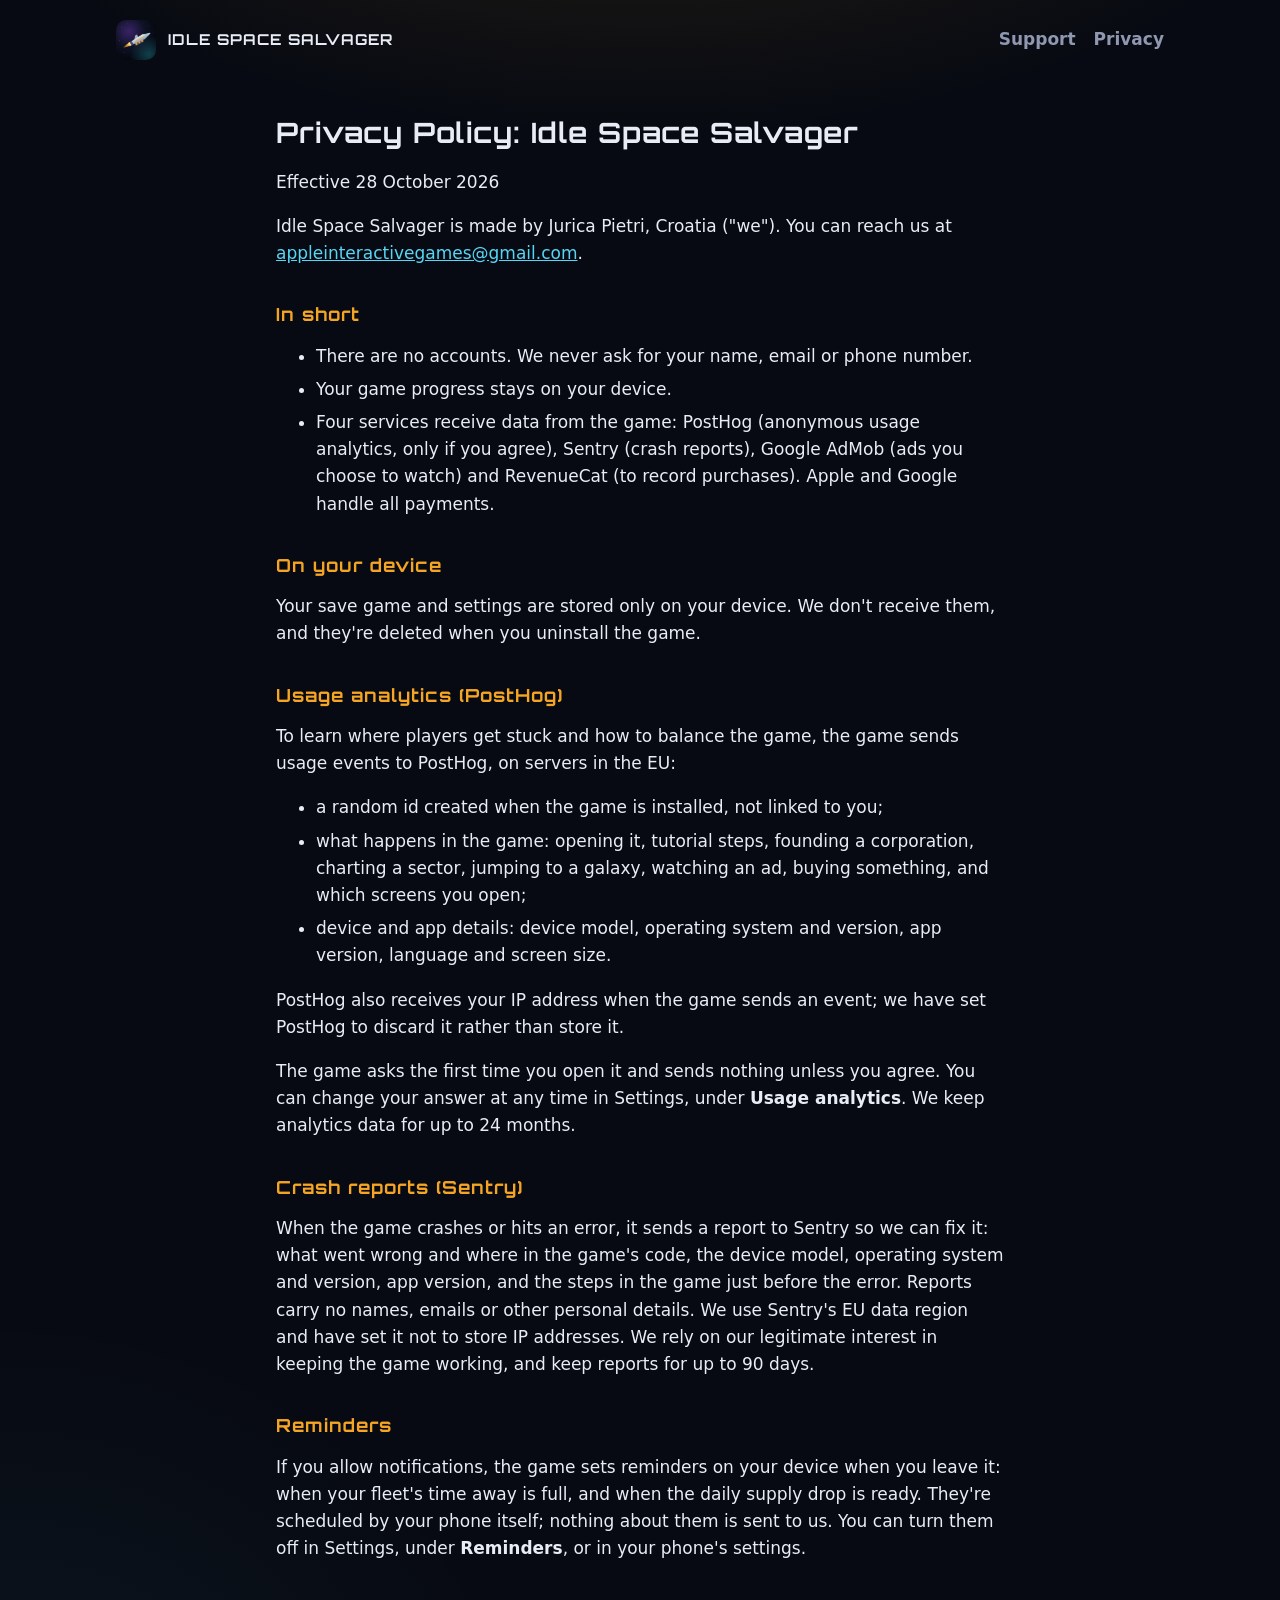
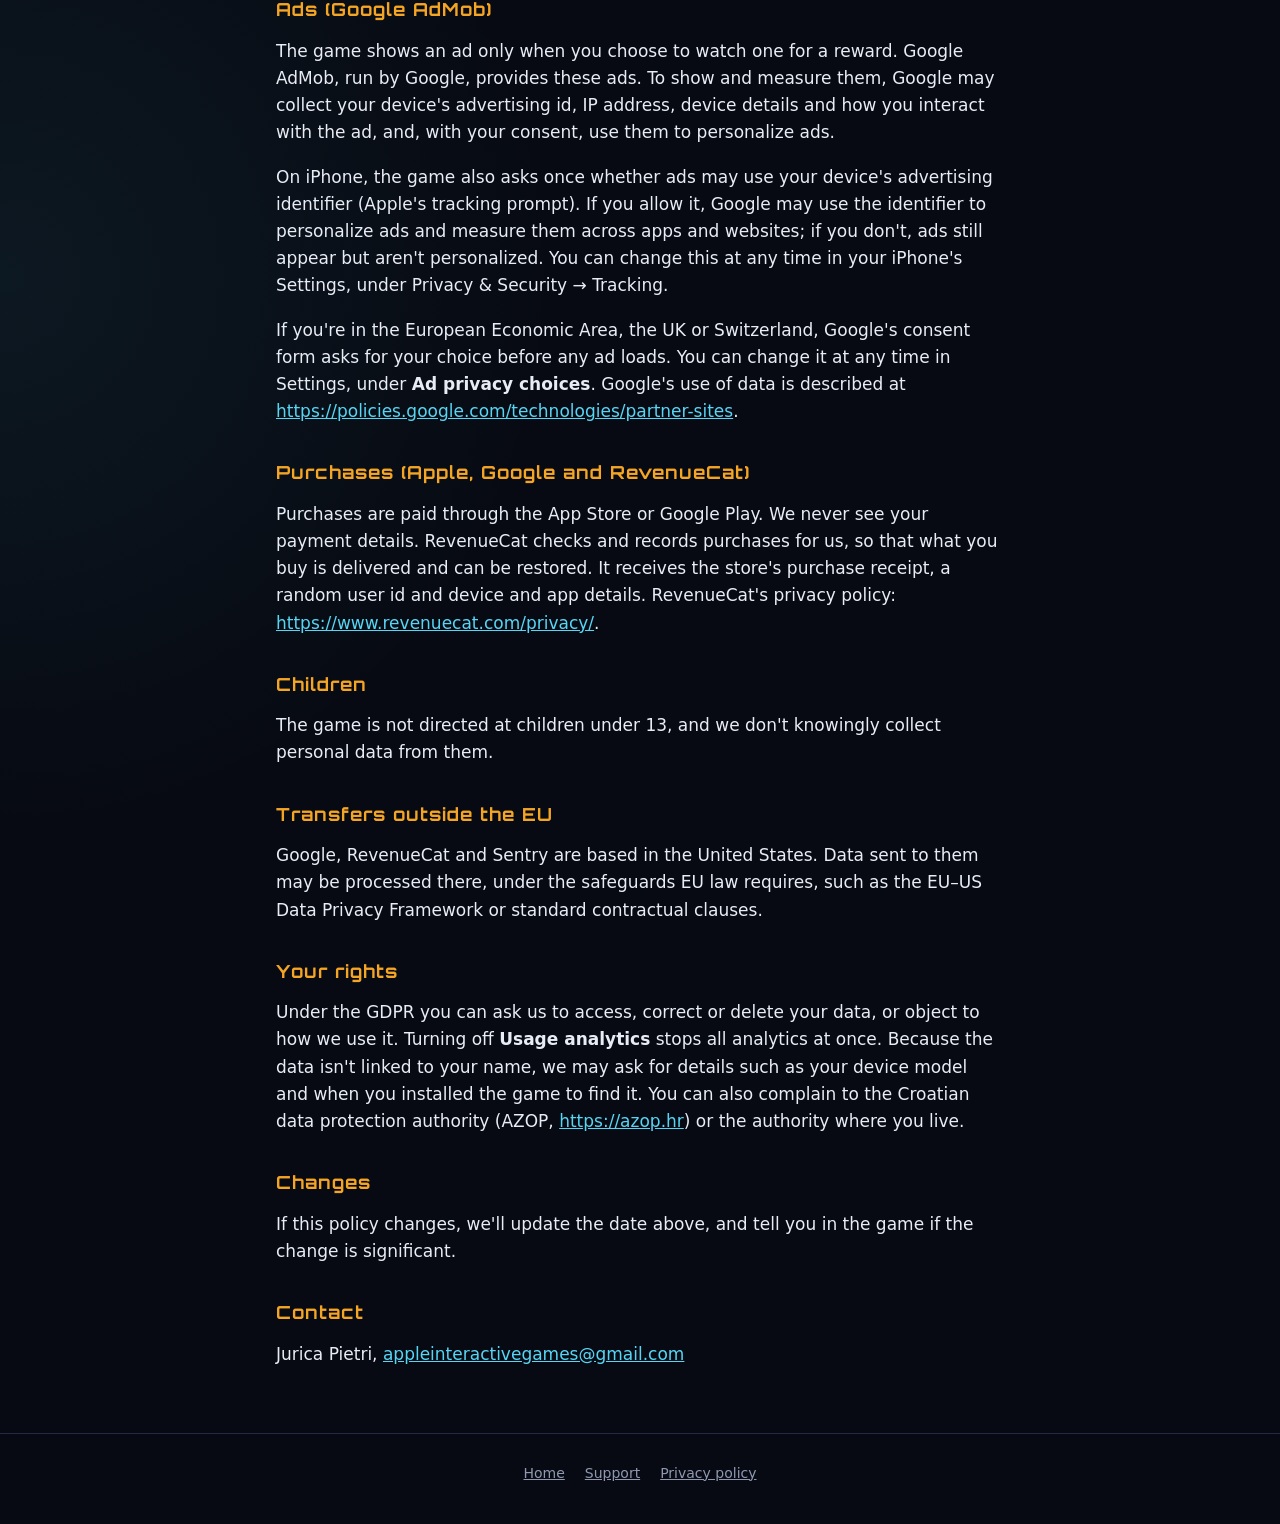
==== privacy/index.html @ fdb371d9 "First version of the Idle Space Salvager website" ====
<!doctype html>
<html lang="en">
  <head>
    <meta charset="utf-8" />
    <meta name="viewport" content="width=device-width, initial-scale=1" />
    <title>Privacy policy · Idle Space Salvager</title>
    <link rel="icon" href="../favicon.png" />
    <link rel="stylesheet" href="../styles.css" />
  </head>
  <body>
    <header class="top">
      <a class="brand" href="../"
        ><img src="../icon.png" alt="" width="40" height="40" /><span
          >Idle Space Salvager</span
        ></a
      >
      <nav>
        <a href="../support/">Support</a><a href="../privacy/">Privacy</a>
      </nav>
    </header>
    <main class="doc">
      <h1>Privacy Policy: Idle Space Salvager</h1>
      <p>Effective 28 October 2026</p>
      <p>
        Idle Space Salvager is made by Jurica Pietri, Croatia ("we"). You can
        reach us at
        <a href="mailto:appleinteractivegames@gmail.com"
          >appleinteractivegames@gmail.com</a
        >.
      </p>
      <h2>In short</h2>
      <ul>
        <li>
          There are no accounts. We never ask for your name, email or phone
          number.
        </li>
        <li>Your game progress stays on your device.</li>
        <li>
          Four services receive data from the game: PostHog (anonymous usage
          analytics, only if you agree), Sentry (crash reports), Google AdMob
          (ads you choose to watch) and RevenueCat (to record purchases). Apple
          and Google handle all payments.
        </li>
      </ul>
      <h2>On your device</h2>
      <p>
        Your save game and settings are stored only on your device. We don't
        receive them, and they're deleted when you uninstall the game.
      </p>
      <h2>Usage analytics (PostHog)</h2>
      <p>
        To learn where players get stuck and how to balance the game, the game
        sends usage events to PostHog, on servers in the EU:
      </p>
      <ul>
        <li>
          a random id created when the game is installed, not linked to you;
        </li>
        <li>
          what happens in the game: opening it, tutorial steps, founding a
          corporation, charting a sector, jumping to a galaxy, watching an ad,
          buying something, and which screens you open;
        </li>
        <li>
          device and app details: device model, operating system and version,
          app version, language and screen size.
        </li>
      </ul>
      <p>
        PostHog also receives your IP address when the game sends an event; we
        have set PostHog to discard it rather than store it.
      </p>
      <p>
        The game asks the first time you open it and sends nothing unless you
        agree. You can change your answer at any time in Settings, under
        <strong>Usage analytics</strong>. We keep analytics data for up to 24
        months.
      </p>
      <h2>Crash reports (Sentry)</h2>
      <p>
        When the game crashes or hits an error, it sends a report to Sentry so
        we can fix it: what went wrong and where in the game's code, the device
        model, operating system and version, app version, and the steps in the
        game just before the error. Reports carry no names, emails or other
        personal details. We use Sentry's EU data region and have set it not to
        store IP addresses. We rely on our legitimate interest in keeping the
        game working, and keep reports for up to 90 days.
      </p>
      <h2>Reminders</h2>
      <p>
        If you allow notifications, the game sets reminders on your device when
        you leave it: when your fleet's time away is full, and when the daily
        supply drop is ready. They're scheduled by your phone itself; nothing
        about them is sent to us. You can turn them off in Settings, under
        <strong>Reminders</strong>, or in your phone's settings.
      </p>
      <h2>Ads (Google AdMob)</h2>
      <p>
        The game shows an ad only when you choose to watch one for a reward.
        Google AdMob, run by Google, provides these ads. To show and measure
        them, Google may collect your device's advertising id, IP address,
        device details and how you interact with the ad, and, with your consent,
        use them to personalize ads.
      </p>
      <p>
        On iPhone, the game also asks once whether ads may use your device's
        advertising identifier (Apple's tracking prompt). If you allow it,
        Google may use the identifier to personalize ads and measure them across
        apps and websites; if you don't, ads still appear but aren't
        personalized. You can change this at any time in your iPhone's Settings,
        under Privacy &amp; Security → Tracking.
      </p>
      <p>
        If you're in the European Economic Area, the UK or Switzerland, Google's
        consent form asks for your choice before any ad loads. You can change it
        at any time in Settings, under <strong>Ad privacy choices</strong>.
        Google's use of data is described at
        <a href="https://policies.google.com/technologies/partner-sites"
          >https://policies.google.com/technologies/partner-sites</a
        >.
      </p>
      <h2>Purchases (Apple, Google and RevenueCat)</h2>
      <p>
        Purchases are paid through the App Store or Google Play. We never see
        your payment details. RevenueCat checks and records purchases for us, so
        that what you buy is delivered and can be restored. It receives the
        store's purchase receipt, a random user id and device and app details.
        RevenueCat's privacy policy:
        <a href="https://www.revenuecat.com/privacy/"
          >https://www.revenuecat.com/privacy/</a
        >.
      </p>
      <h2>Children</h2>
      <p>
        The game is not directed at children under 13, and we don't knowingly
        collect personal data from them.
      </p>
      <h2>Transfers outside the EU</h2>
      <p>
        Google, RevenueCat and Sentry are based in the United States. Data sent
        to them may be processed there, under the safeguards EU law requires,
        such as the EU–US Data Privacy Framework or standard contractual
        clauses.
      </p>
      <h2>Your rights</h2>
      <p>
        Under the GDPR you can ask us to access, correct or delete your data, or
        object to how we use it. Turning off
        <strong>Usage analytics</strong> stops all analytics at once. Because
        the data isn't linked to your name, we may ask for details such as your
        device model and when you installed the game to find it. You can also
        complain to the Croatian data protection authority (AZOP,
        <a href="https://azop.hr">https://azop.hr</a>) or the authority where
        you live.
      </p>
      <h2>Changes</h2>
      <p>
        If this policy changes, we'll update the date above, and tell you in the
        game if the change is significant.
      </p>
      <h2>Contact</h2>
      <p>
        Jurica Pietri,
        <a href="mailto:appleinteractivegames@gmail.com"
          >appleinteractivegames@gmail.com</a
        >
      </p>
    </main>
    <footer>
      <a href="../">Home</a><a href="../support/">Support</a
      ><a href="../privacy/">Privacy policy</a>
    </footer>
  </body>
</html>
---- styles.css ----
/* The game's own fonts, served from this site rather than Google's, so visitors' IP addresses go nowhere else. */
@font-face {
  font-family: 'Orbitron';
  src: url('fonts/Orbitron_700Bold.ttf') format('truetype');
  font-weight: 700;
  font-display: swap;
}
@font-face {
  font-family: 'Chakra Petch';
  src: url('fonts/ChakraPetch_600SemiBold.ttf') format('truetype');
  font-weight: 600;
  font-display: swap;
}

:root {
  --bg: #070a12;
  --surface: #10162a;
  --border: #222b45;
  --text: #e8ecf5;
  --muted: #8f98b0;
  --accent: #f5a524;
  --cyan: #56d6f5;
  color-scheme: dark;
}

* {
  box-sizing: border-box;
}

body {
  margin: 0;
  min-height: 100vh;
  background:
    radial-gradient(
      ellipse 70rem 40rem at 50% -10%,
      rgba(245, 165, 36, 0.18),
      transparent 70%
    ),
    radial-gradient(
      ellipse 50rem 50rem at 0% 60%,
      rgba(86, 214, 245, 0.07),
      transparent 70%
    ),
    var(--bg);
  color: var(--text);
  font:
    17px/1.6 system-ui,
    -apple-system,
    'Segoe UI',
    Roboto,
    sans-serif;
}

a {
  color: var(--cyan);
}

.top {
  display: flex;
  align-items: center;
  justify-content: space-between;
  gap: 16px;
  max-width: 1080px;
  margin: 0 auto;
  padding: 20px 16px;
}

.brand {
  display: flex;
  align-items: center;
  gap: 12px;
  color: var(--text);
  text-decoration: none;
  font-family: 'Orbitron', sans-serif;
  font-weight: 700;
  font-size: 15px;
  letter-spacing: 1px;
  text-transform: uppercase;
}

.brand img {
  border-radius: 10px;
}

nav {
  display: flex;
  gap: 18px;
}

nav a {
  color: var(--muted);
  text-decoration: none;
  font-weight: 600;
}

nav a:hover {
  color: var(--text);
}

.hero {
  max-width: 820px;
  margin: 0 auto;
  padding: 48px 16px 24px;
  text-align: center;
}

.hero-icon {
  border-radius: 28px;
  box-shadow: 0 20px 60px rgba(0, 0, 0, 0.5);
}

h1,
h2,
h3 {
  font-family: 'Orbitron', sans-serif;
  font-weight: 700;
  letter-spacing: 1px;
  line-height: 1.25;
}

.hero h1 {
  margin: 28px 0 16px;
  font-size: clamp(28px, 6vw, 48px);
  text-transform: uppercase;
}

.hero h1 em {
  font-style: normal;
  color: var(--accent);
}

.lead {
  margin: 0 auto;
  max-width: 640px;
  color: #c3cbe0;
  font-size: 19px;
}

.badge {
  display: inline-block;
  margin-top: 28px;
  padding: 10px 22px;
  border: 1px solid var(--accent);
  border-radius: 999px;
  background: rgba(245, 165, 36, 0.12);
  color: var(--accent);
  font-family: 'Chakra Petch', sans-serif;
  font-weight: 600;
  letter-spacing: 1px;
}

.shots {
  display: flex;
  justify-content: center;
  gap: 20px;
  max-width: 1080px;
  margin: 24px auto;
  padding: 0 16px;
}

.shots img {
  width: calc((100% - 40px) / 3);
  max-width: 300px;
  height: auto;
  border-radius: 24px;
}

.features {
  display: grid;
  grid-template-columns: repeat(auto-fit, minmax(240px, 1fr));
  gap: 16px;
  max-width: 1080px;
  margin: 32px auto 48px;
  padding: 0 16px;
}

.features article {
  padding: 20px;
  border: 1px solid var(--border);
  border-radius: 16px;
  background: var(--surface);
}

.features h2 {
  margin: 0 0 8px;
  font-size: 15px;
  color: var(--accent);
  text-transform: uppercase;
}

.features p {
  margin: 0;
  color: #c3cbe0;
}

.doc {
  max-width: 760px;
  margin: 0 auto;
  padding: 16px 16px 48px;
}

.doc h1 {
  font-size: 28px;
}

.doc h2 {
  margin-top: 36px;
  font-size: 18px;
  color: var(--accent);
}

.doc li {
  margin-bottom: 6px;
}

footer {
  display: flex;
  flex-wrap: wrap;
  justify-content: center;
  gap: 8px 20px;
  padding: 28px 16px 40px;
  border-top: 1px solid var(--border);
  color: var(--muted);
  font-size: 14px;
}

footer a {
  color: var(--muted);
}

@media (max-width: 640px) {
  .shots {
    overflow-x: auto;
    justify-content: flex-start;
    scroll-snap-type: x mandatory;
  }
  .shots img {
    width: 70%;
    flex: none;
    scroll-snap-align: center;
  }
}
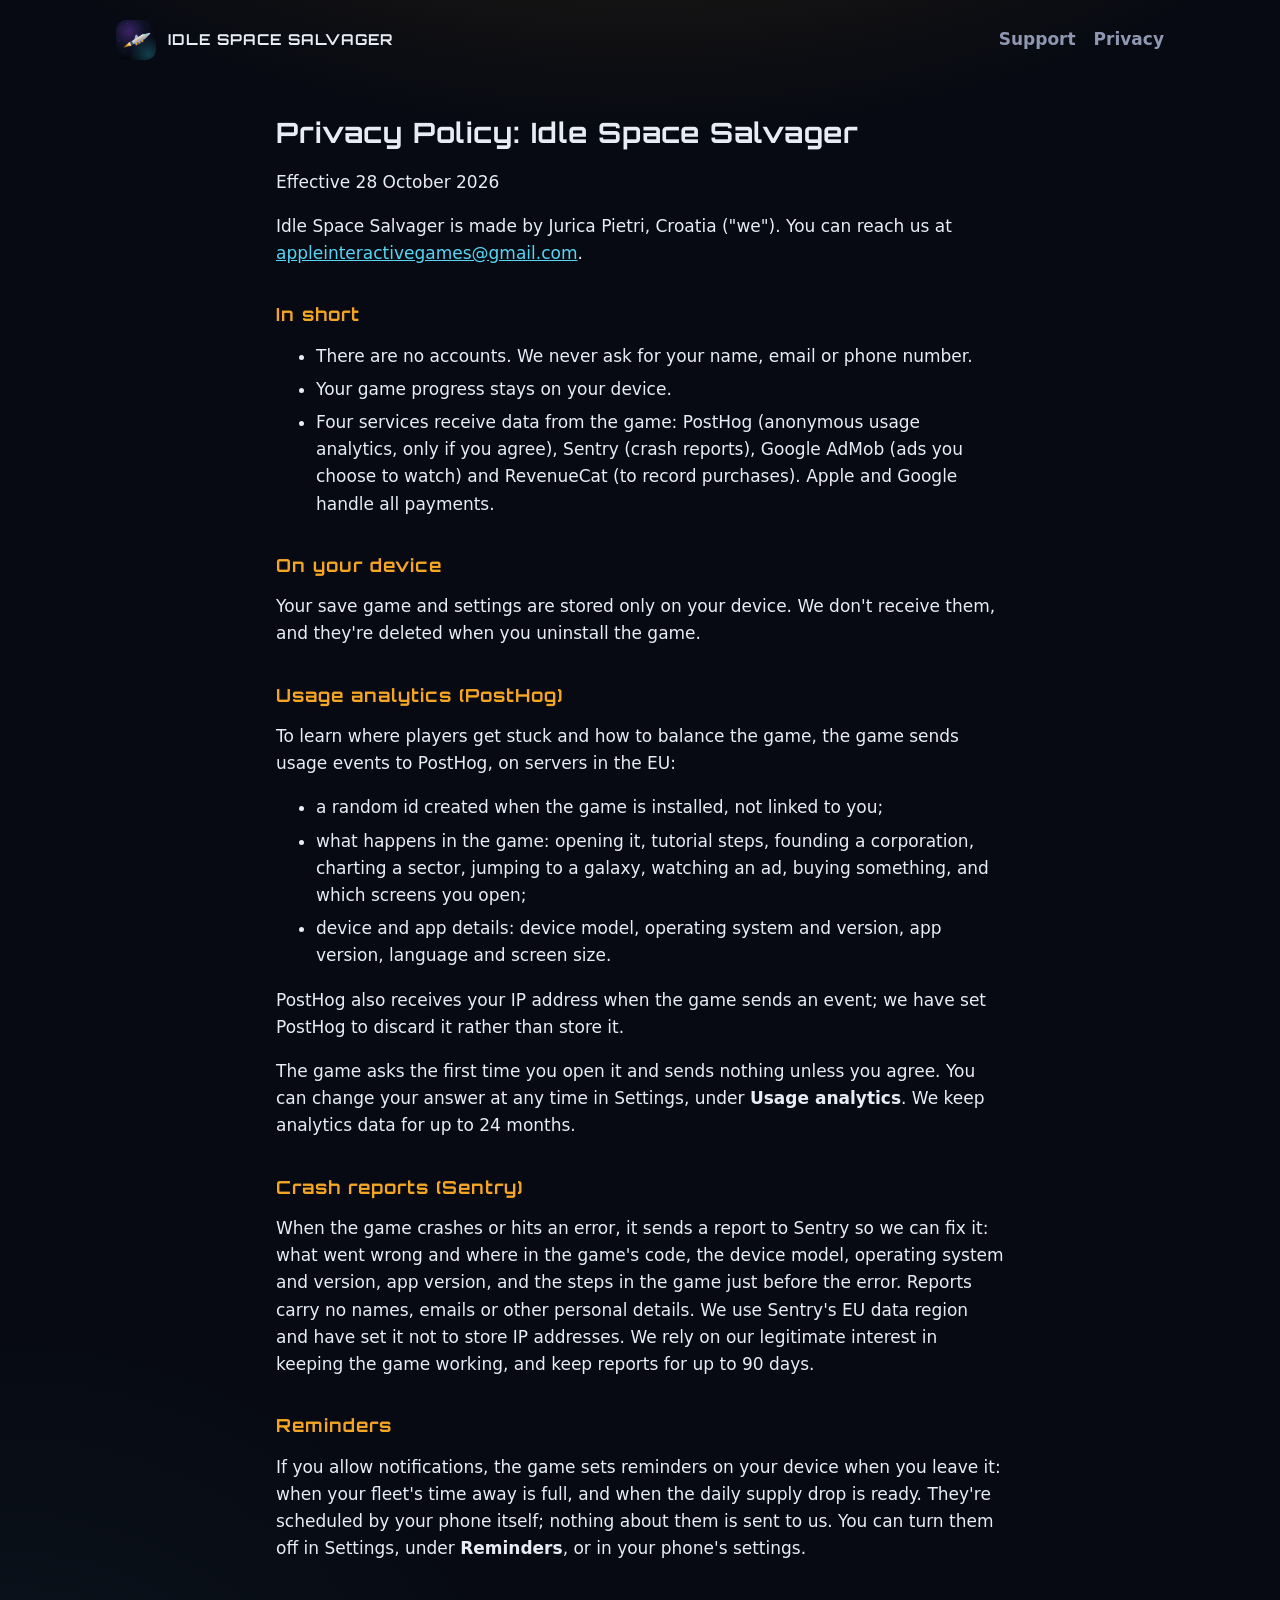
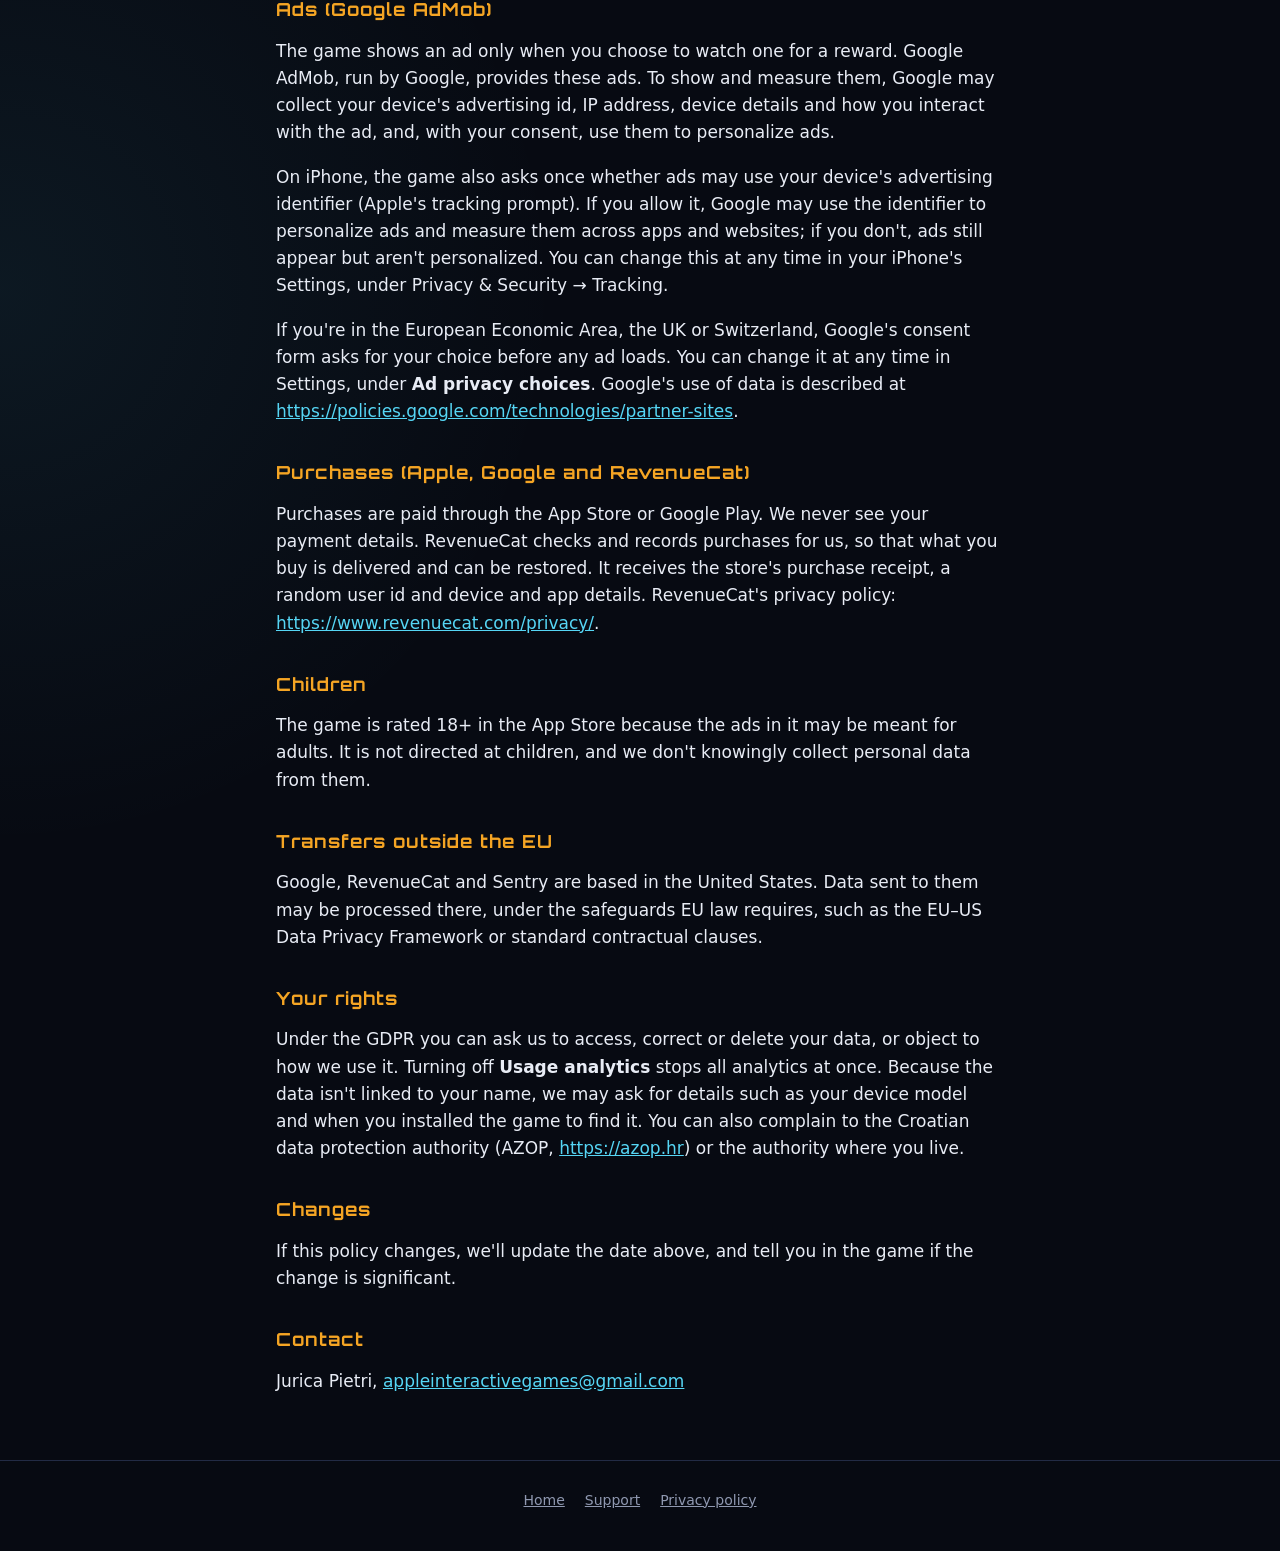
==== commit 0282e2ab: "Update the site (2026-10-28)" ====
--- a/privacy/index.html
+++ b/privacy/index.html
@@ -132,7 +132,8 @@
       </p>
       <h2>Children</h2>
       <p>
-        The game is not directed at children under 13, and we don't knowingly
+        The game is rated 18+ in the App Store because the ads in it may be
+        meant for adults. It is not directed at children, and we don't knowingly
         collect personal data from them.
       </p>
       <h2>Transfers outside the EU</h2>
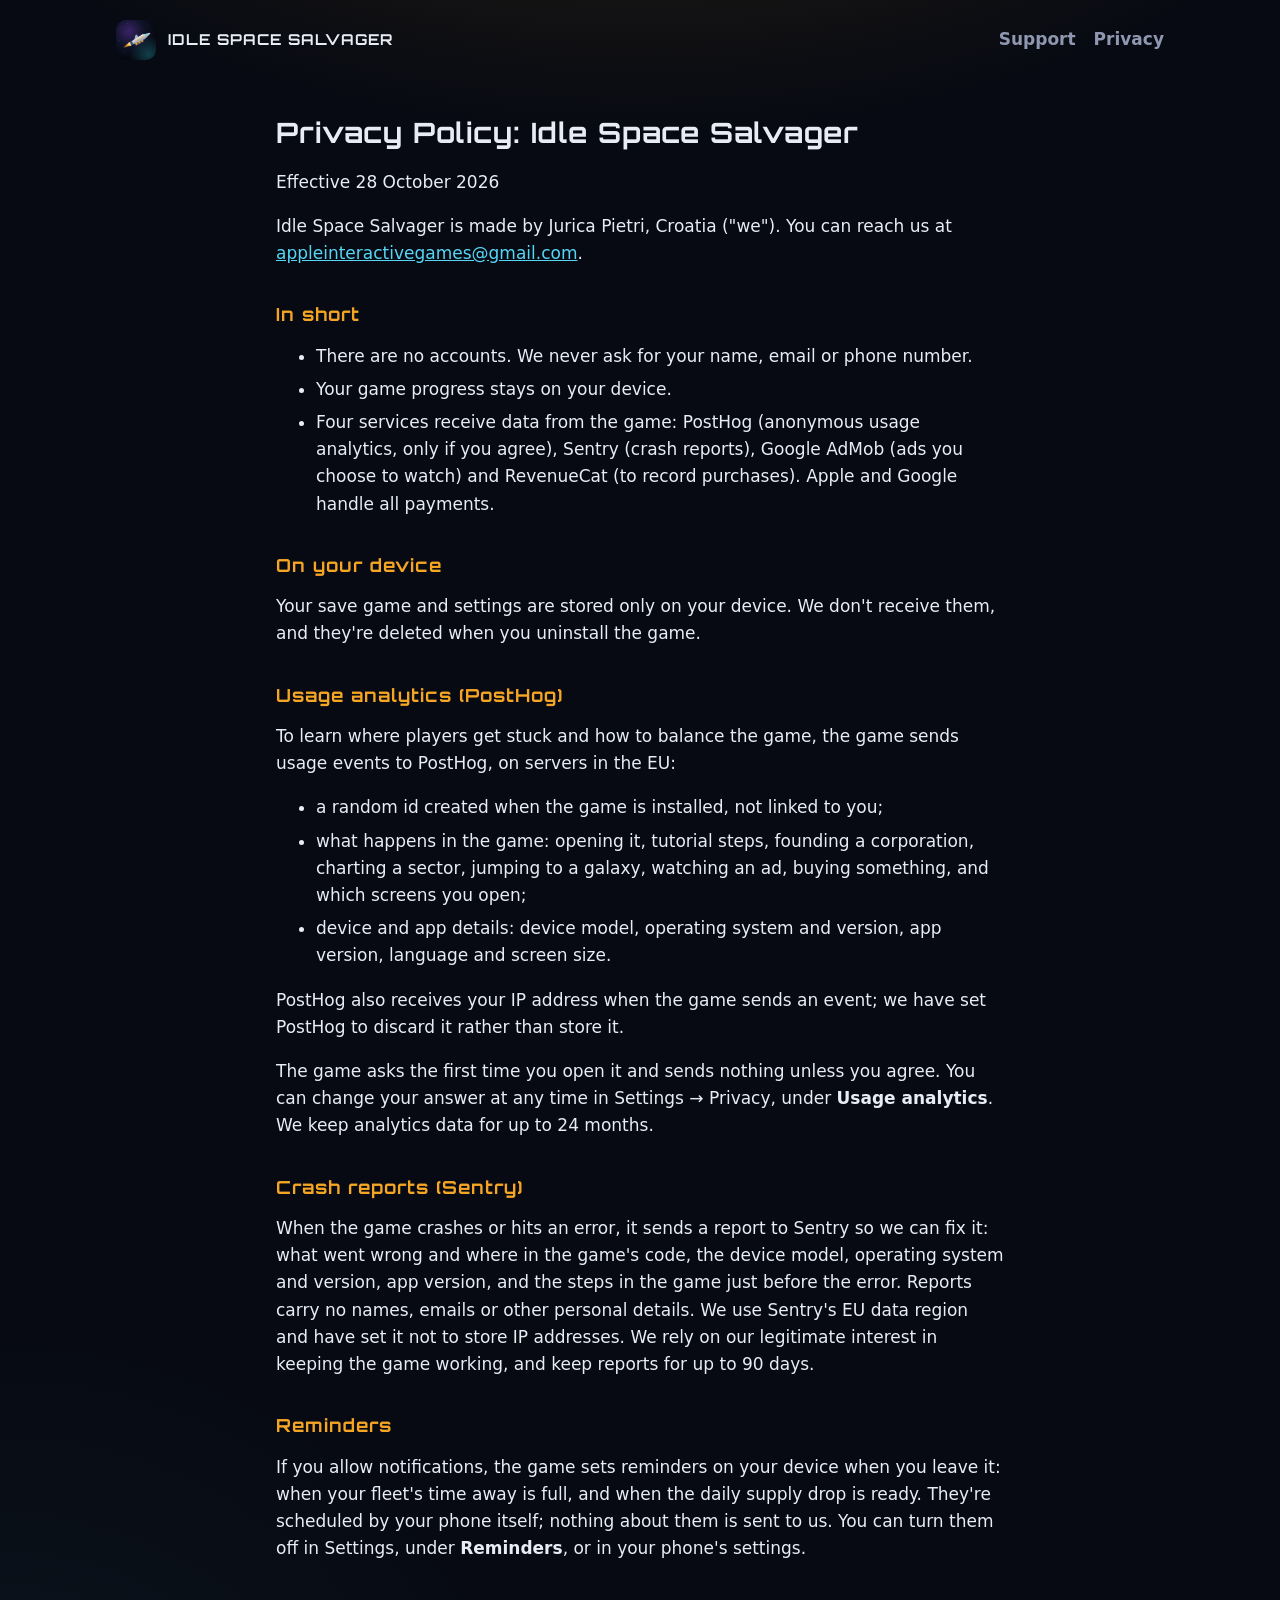
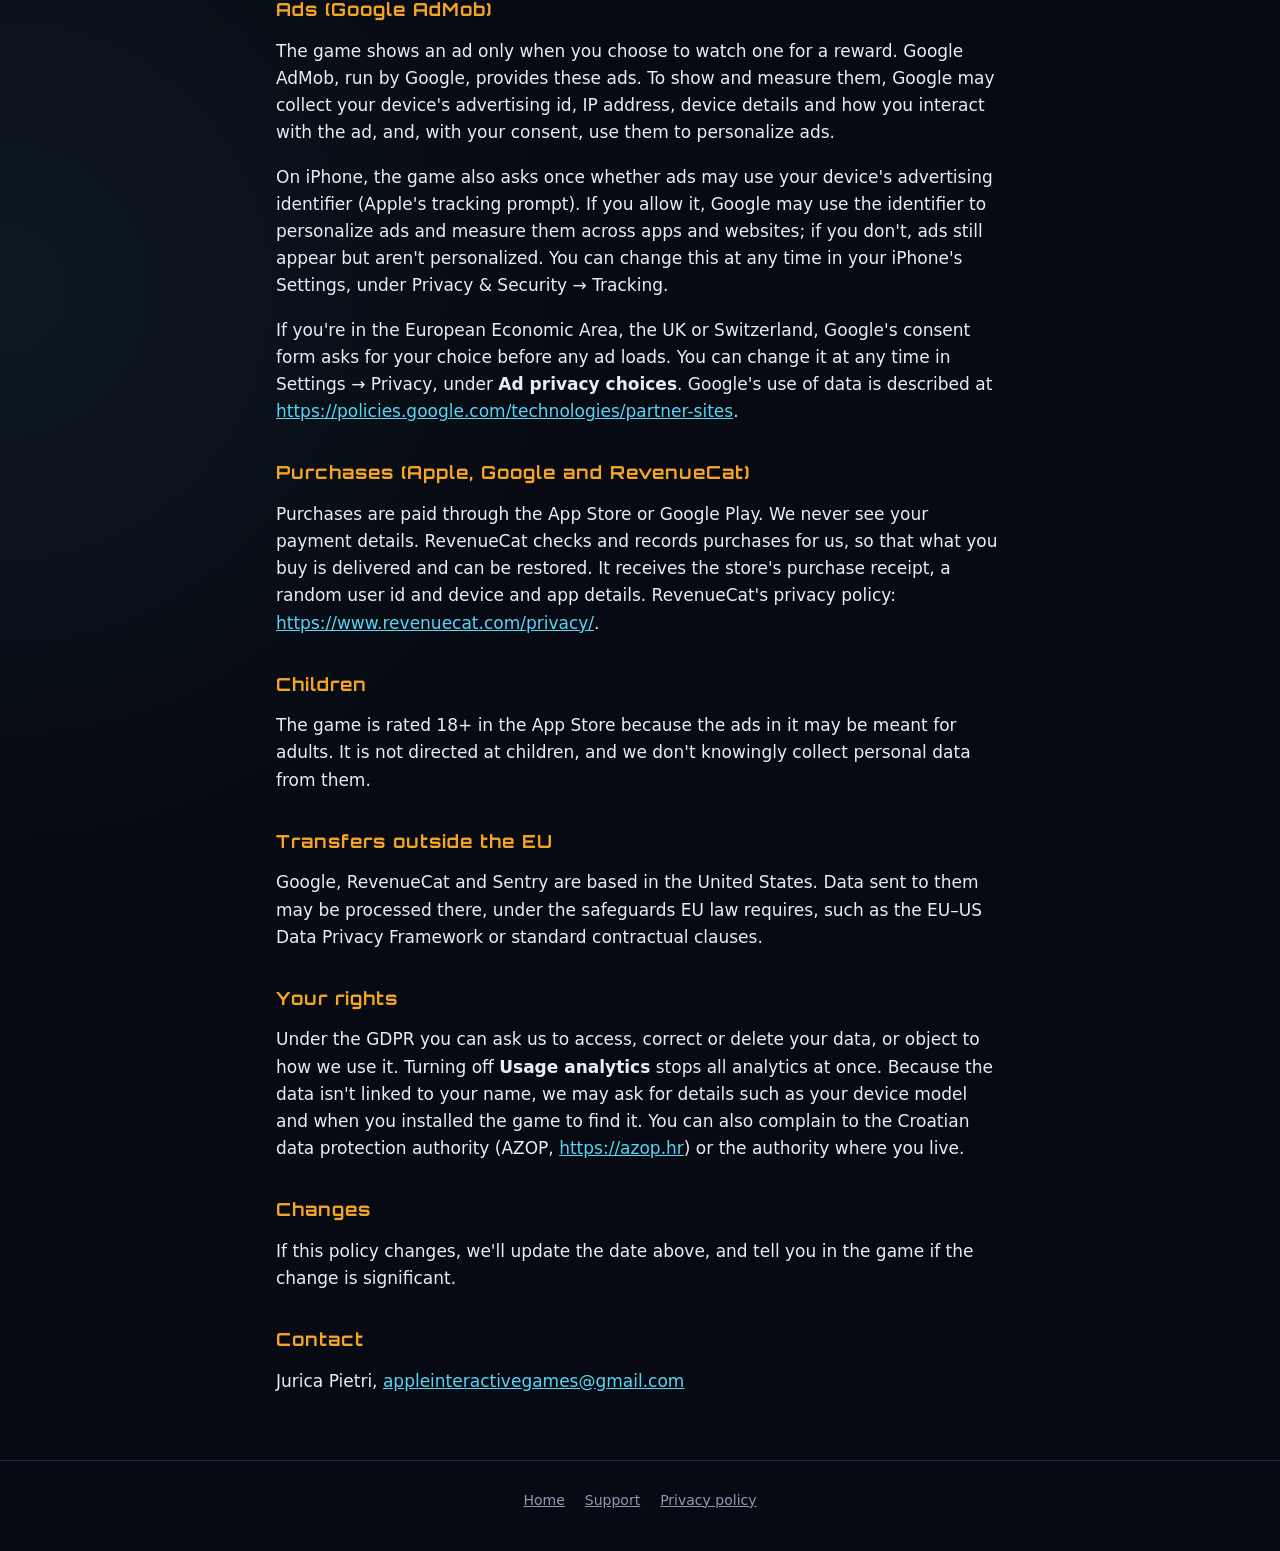
==== commit 2c030af2: "Update the site (2026-10-28)" ====
--- a/privacy/index.html
+++ b/privacy/index.html
@@ -72,9 +72,9 @@
       </p>
       <p>
         The game asks the first time you open it and sends nothing unless you
-        agree. You can change your answer at any time in Settings, under
-        <strong>Usage analytics</strong>. We keep analytics data for up to 24
-        months.
+        agree. You can change your answer at any time in Settings → Privacy,
+        under <strong>Usage analytics</strong>. We keep analytics data for up to
+        24 months.
       </p>
       <h2>Crash reports (Sentry)</h2>
       <p>
@@ -113,8 +113,9 @@
       <p>
         If you're in the European Economic Area, the UK or Switzerland, Google's
         consent form asks for your choice before any ad loads. You can change it
-        at any time in Settings, under <strong>Ad privacy choices</strong>.
-        Google's use of data is described at
+        at any time in Settings → Privacy, under
+        <strong>Ad privacy choices</strong>. Google's use of data is described
+        at
         <a href="https://policies.google.com/technologies/partner-sites"
           >https://policies.google.com/technologies/partner-sites</a
         >.
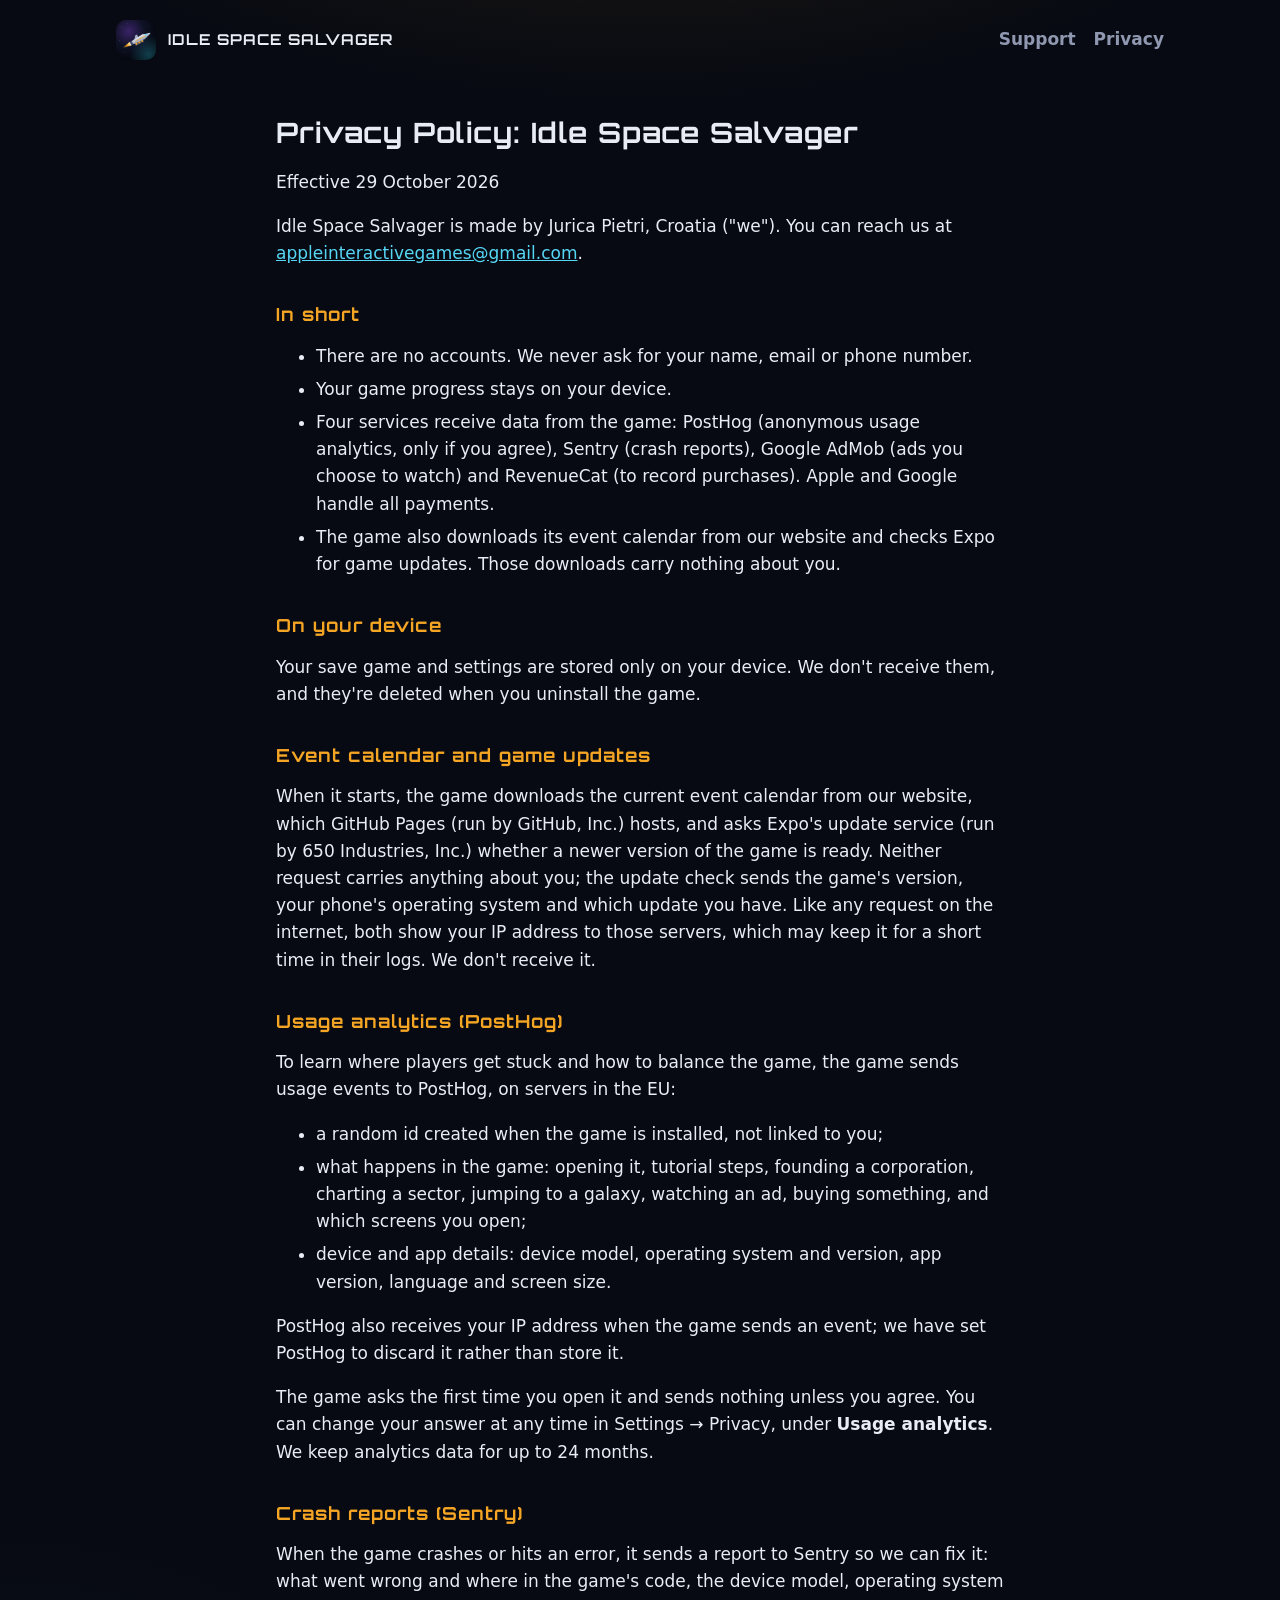
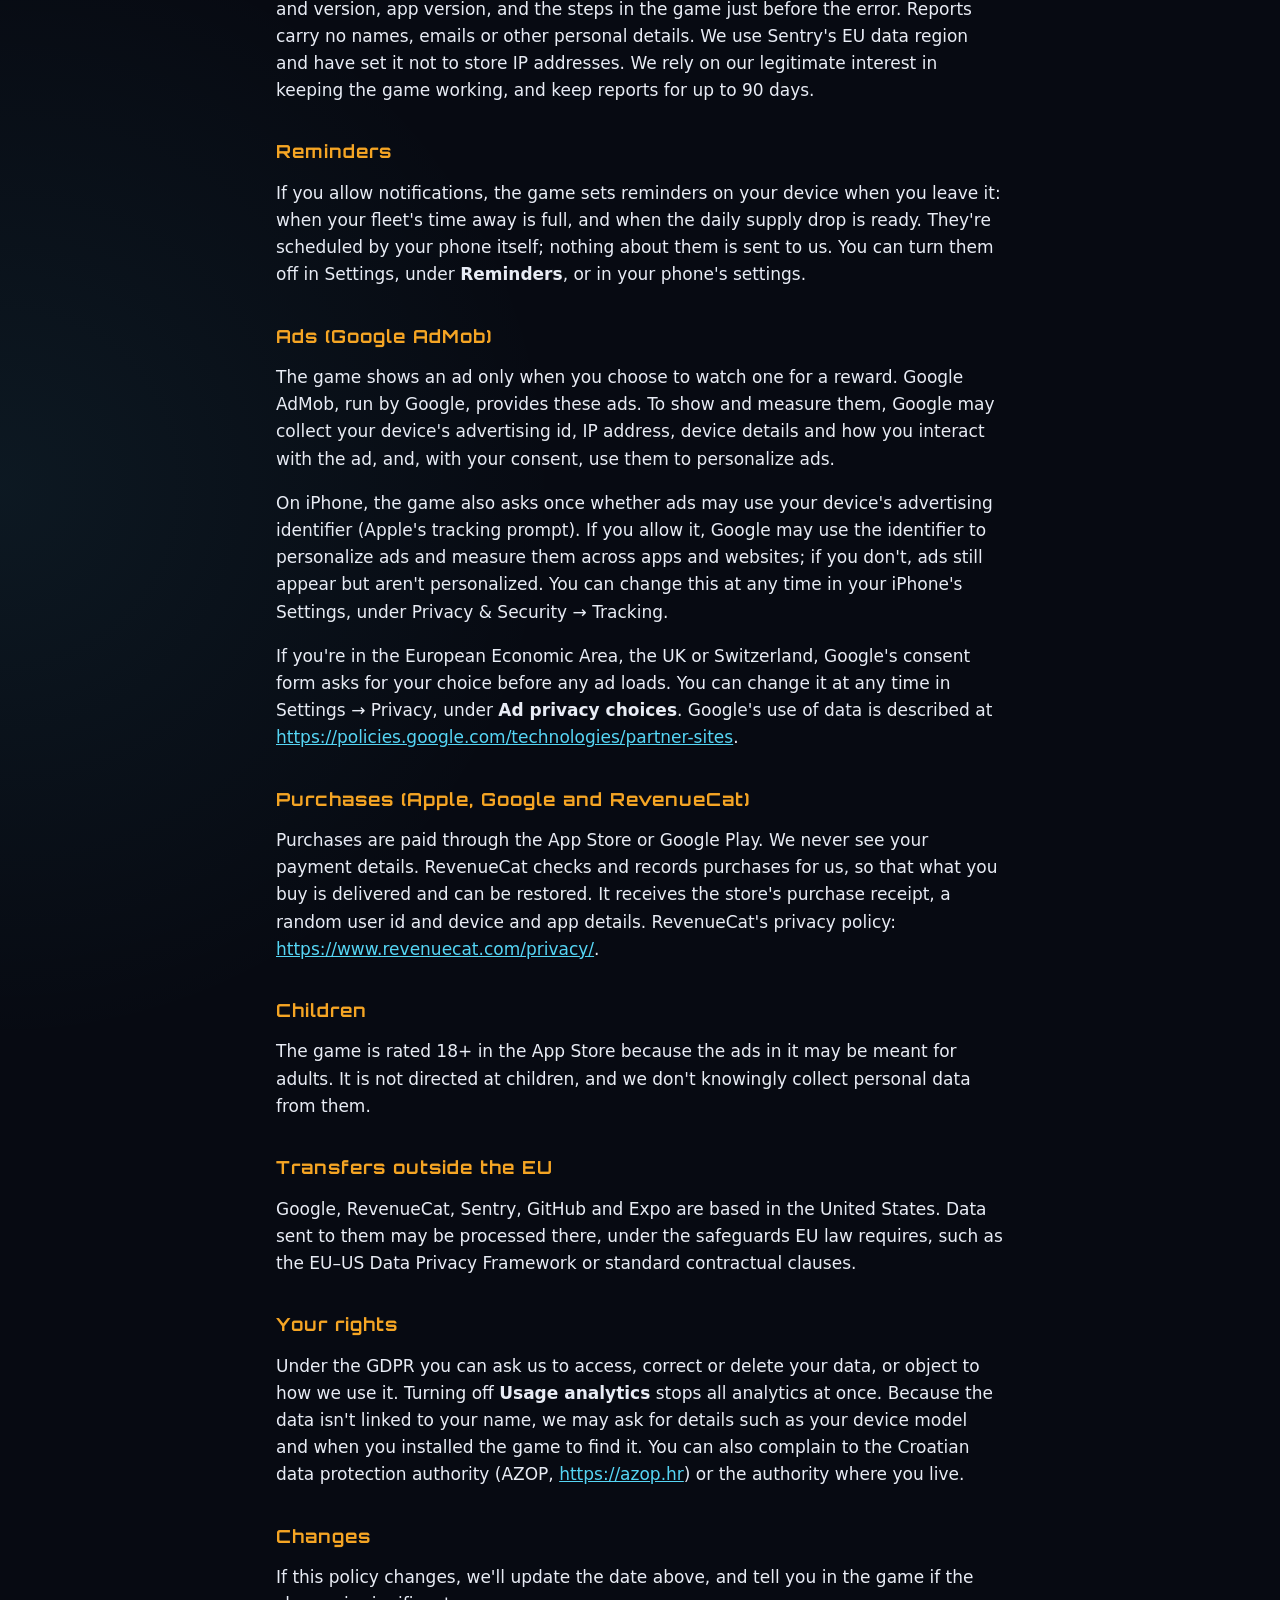
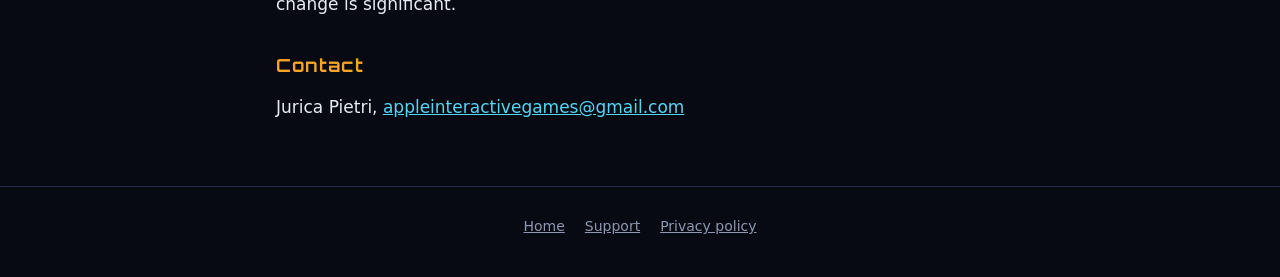
==== commit 05e62c85: "Update the site (2026-10-29)" ====
--- a/privacy/index.html
+++ b/privacy/index.html
@@ -20,7 +20,7 @@
     </header>
     <main class="doc">
       <h1>Privacy Policy: Idle Space Salvager</h1>
-      <p>Effective 28 October 2026</p>
+      <p>Effective 29 October 2026</p>
       <p>
         Idle Space Salvager is made by Jurica Pietri, Croatia ("we"). You can
         reach us at
@@ -41,11 +41,26 @@
           (ads you choose to watch) and RevenueCat (to record purchases). Apple
           and Google handle all payments.
         </li>
+        <li>
+          The game also downloads its event calendar from our website and checks
+          Expo for game updates. Those downloads carry nothing about you.
+        </li>
       </ul>
       <h2>On your device</h2>
       <p>
         Your save game and settings are stored only on your device. We don't
         receive them, and they're deleted when you uninstall the game.
+      </p>
+      <h2>Event calendar and game updates</h2>
+      <p>
+        When it starts, the game downloads the current event calendar from our
+        website, which GitHub Pages (run by GitHub, Inc.) hosts, and asks Expo's
+        update service (run by 650 Industries, Inc.) whether a newer version of
+        the game is ready. Neither request carries anything about you; the
+        update check sends the game's version, your phone's operating system and
+        which update you have. Like any request on the internet, both show your
+        IP address to those servers, which may keep it for a short time in their
+        logs. We don't receive it.
       </p>
       <h2>Usage analytics (PostHog)</h2>
       <p>
@@ -139,10 +154,10 @@
       </p>
       <h2>Transfers outside the EU</h2>
       <p>
-        Google, RevenueCat and Sentry are based in the United States. Data sent
-        to them may be processed there, under the safeguards EU law requires,
-        such as the EU–US Data Privacy Framework or standard contractual
-        clauses.
+        Google, RevenueCat, Sentry, GitHub and Expo are based in the United
+        States. Data sent to them may be processed there, under the safeguards
+        EU law requires, such as the EU–US Data Privacy Framework or standard
+        contractual clauses.
       </p>
       <h2>Your rights</h2>
       <p>
